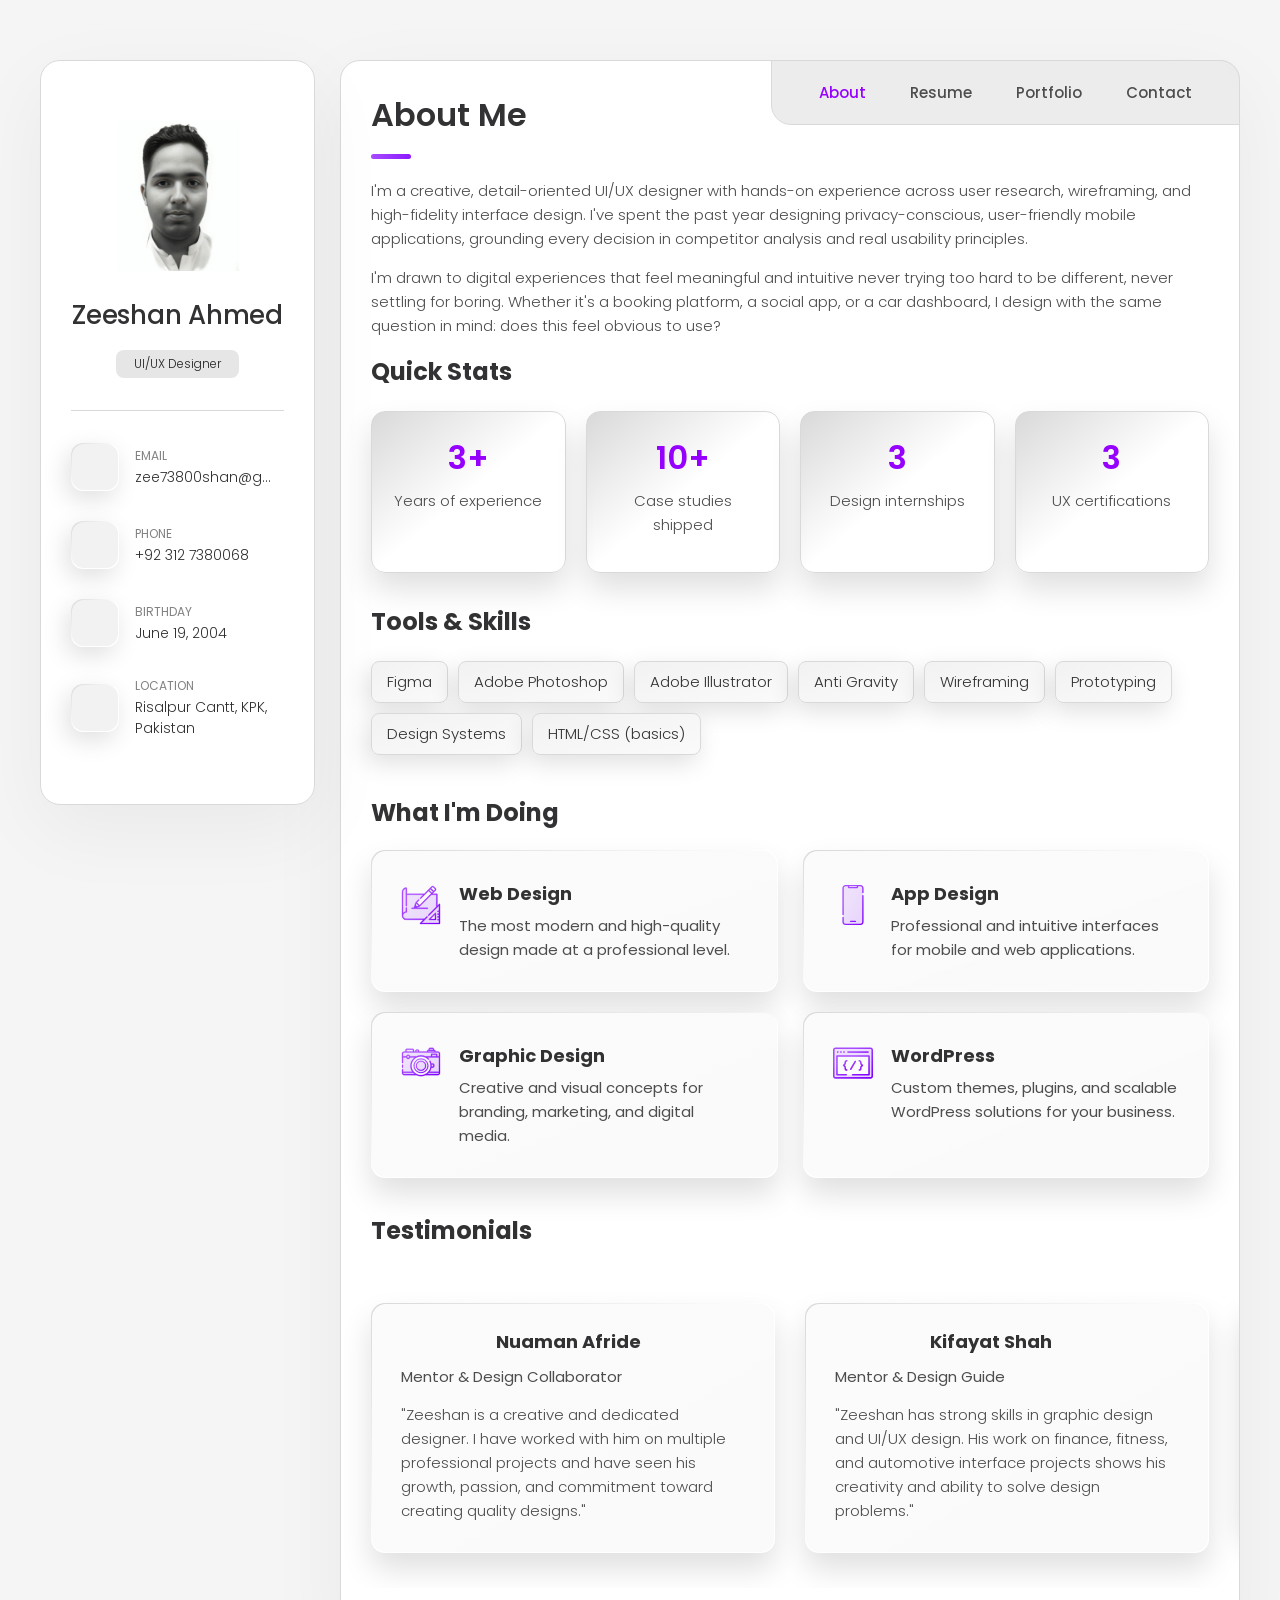
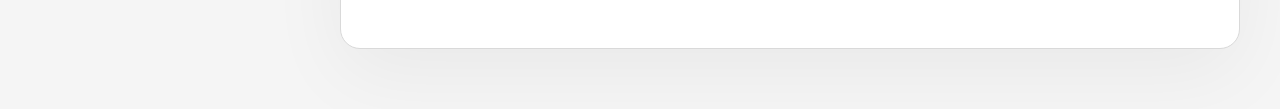
==== index.html @ 446bee70 "Add files via upload" ====
<!DOCTYPE html>
<html lang="en">

<head>
  <meta charset="UTF-8">
  <meta http-equiv="X-UA-Compatible" content="IE=edge">
  <meta name="viewport" content="width=device-width, initial-scale=1.0">
  <title>Zeeshan Ahmed - UI/UX Designer</title>

  <!--
    - favicon
  -->
  <link rel="shortcut icon" href="./assets/images/logo.svg" type="image/svg+xml">

  <!--
    - custom css link
  -->
  <link rel="stylesheet" href="./assets/css/style.css">

  <!--
    - google font link
  -->
  <link rel="preconnect" href="https://fonts.googleapis.com">
  <link rel="preconnect" href="https://fonts.gstatic.com" crossorigin>
  <link href="https://fonts.googleapis.com/css2?family=Poppins:wght@300;400;500;600&display=swap" rel="stylesheet">
  

</head>

<body>

  <!--
    - #MAIN
  -->

  <main>

    <!--
      - #SIDEBAR
    -->

    <aside class="sidebar" data-sidebar>

      <div class="sidebar-info">

        <figure class="avatar-box">
          <img src="./assets/images/profile%20image.webp" alt="Zeeshan" width="80">
        </figure>

        <div class="info-content">
          <h1 class="name" title="Zeeshan Ahmed">Zeeshan Ahmed</h1>

          <p class="title">UI/UX Designer</p>
        </div>

        <button class="info_more-btn" data-sidebar-btn>
          <span>Show Contacts</span>

          <ion-icon name="chevron-down"></ion-icon>
        </button>

      </div>

      <div class="sidebar-info_more">

        <div class="separator"></div>

        <ul class="contacts-list">

          <li class="contact-item">

            <div class="icon-box">
              <ion-icon name="mail-outline"></ion-icon>
            </div>

            <div class="contact-info">
              <p class="contact-title">Email</p>

              <a href="mailto:zee73800shan@gmail.com" class="contact-link">zee73800shan@gmail.com</a>
            </div>

          </li>

          <li class="contact-item">

            <div class="icon-box">
              <ion-icon name="phone-portrait-outline"></ion-icon>
            </div>

            <div class="contact-info">
              <p class="contact-title">Phone</p>

              <a href="tel:+923127380068" class="contact-link">+92 312 7380068</a>
            </div>

          </li>

          <li class="contact-item">

            <div class="icon-box">
              <ion-icon name="calendar-outline"></ion-icon>
            </div>

            <div class="contact-info">
              <p class="contact-title">Birthday</p>

              <time datetime="2004-06-19">June 19, 2004</time>
            </div>

          </li>

          <li class="contact-item">

            <div class="icon-box">
              <ion-icon name="location-outline"></ion-icon>
            </div>

            <div class="contact-info">
              <p class="contact-title">Location</p>

              <address>Risalpur Cantt, KPK, Pakistan</address>
            </div>

          </li>

        </ul>

        <div class="separator"></div>

        <ul class="social-list">

          <li class="social-item">
            <a href="https://wa.me/923127380068" target="_blank" class="social-link">
              <ion-icon name="logo-whatsapp"></ion-icon>
            </a>
          </li>

          <li class="social-item">
            <a href="mailto:zee73800shan@gmail.com" class="social-link">
              <ion-icon name="mail-outline"></ion-icon>
            </a>
          </li>

          <li class="social-item">
            <a href="https://www.linkedin.com/in/zeeshan-ahmed-0a22a9374/" target="_blank" class="social-link">
              <ion-icon name="logo-linkedin"></ion-icon>
            </a>
          </li>

        </ul>

      </div>

    </aside>





    <!--
      - #main-content
    -->

    <div class="main-content">

      <!--
        - #NAVBAR
      -->

      <nav class="navbar">

        <ul class="navbar-list">

          <li class="navbar-item">
            <button class="navbar-link  active" data-nav-link>About</button>
          </li>

          <li class="navbar-item">
            <button class="navbar-link" data-nav-link>Resume</button>
          </li>

          <li class="navbar-item">
            <button class="navbar-link" data-nav-link>Portfolio</button>
          </li>

          <li class="navbar-item">
            <button class="navbar-link" data-nav-link>Contact</button>
          </li>

        </ul>

      </nav>





      <!--
        - #ABOUT
      -->

      <article class="about  active" data-page="about">

        <header>
          <h2 class="h2 article-title">About me</h2>
        </header>

        <section class="about-text">
          <p>
            I'm a creative, detail-oriented UI/UX designer with hands-on experience across user research, wireframing, and high-fidelity interface design. I've spent the past year designing privacy-conscious, user-friendly mobile applications, grounding every decision in competitor analysis and real usability principles.
          </p>

          <p>
            I'm drawn to digital experiences that feel meaningful and intuitive never trying too hard to be different, never settling for boring. Whether it's a booking platform, a social app, or a car dashboard, I design with the same question in mind: does this feel obvious to use?
          </p>

          <h3 class="h3 service-title">Quick Stats</h3>
          <ul class="quick-stats-list">
            <li class="quick-stats-item">
              <h4 class="h4 stat-number">3+</h4>
              <p class="stat-text">Years of experience</p>
            </li>
            <li class="quick-stats-item">
              <h4 class="h4 stat-number">10+</h4>
              <p class="stat-text">Case studies shipped</p>
            </li>
            <li class="quick-stats-item">
              <h4 class="h4 stat-number">3</h4>
              <p class="stat-text">Design internships</p>
            </li>
            <li class="quick-stats-item">
              <h4 class="h4 stat-number">3</h4>
              <p class="stat-text">UX certifications</p>
            </li>
          </ul>

          <h3 class="h3 service-title">Tools &amp; Skills</h3>
          <ul class="tools-skills-list">
            <li class="tool-item">Figma</li>
            <li class="tool-item">Adobe Photoshop</li>
            <li class="tool-item">Adobe Illustrator</li>
            <li class="tool-item">Anti Gravity</li>
            <li class="tool-item">Wireframing</li>
            <li class="tool-item">Prototyping</li>
            <li class="tool-item">Design Systems</li>
            <li class="tool-item">HTML/CSS (basics)</li>
          </ul>
        </section>


        <!--
          - service
        -->

        <section class="service">

          <h3 class="h3 service-title">What i'm doing</h3>

          <ul class="service-list">

            <li class="service-item">

              <div class="service-icon-box">
                <img src="./assets/images/icon-design.svg" alt="design icon" width="40">
              </div>

              <div class="service-content-box">
                <h4 class="h4 service-item-title">Web design</h4>

                <p class="service-item-text">
                  The most modern and high-quality design made at a professional level.
                </p>
              </div>

            </li>

            <li class="service-item">

              <div class="service-icon-box">
                <img src="./assets/images/icon-app.svg" alt="mobile app icon" width="40">
              </div>

              <div class="service-content-box">
                <h4 class="h4 service-item-title">App design</h4>

                <p class="service-item-text">
                  Professional and intuitive interfaces for mobile and web applications.
                </p>
              </div>

            </li>



            <li class="service-item">

              <div class="service-icon-box">
                <img src="./assets/images/icon-photo.svg" alt="graphic design icon" width="40">
              </div>

              <div class="service-content-box">
                <h4 class="h4 service-item-title">Graphic design</h4>

                <p class="service-item-text">
                  Creative and visual concepts for branding, marketing, and digital media.
                </p>
              </div>

            </li>

            <li class="service-item">

              <div class="service-icon-box">
                <img src="./assets/images/icon-dev.svg" alt="wordpress icon" width="40">
              </div>

              <div class="service-content-box">
                <h4 class="h4 service-item-title">WordPress</h4>

                <p class="service-item-text">
                  Custom themes, plugins, and scalable WordPress solutions for your business.
                </p>
              </div>

            </li>

          </ul>

        </section>


        <!--
          - testimonials
        -->

        <section class="testimonials">

          <h3 class="h3 testimonials-title">Testimonials</h3>

          <ul class="testimonials-list has-scrollbar">

            <li class="testimonials-item">
              <div class="content-card" data-testimonials-item>

                <h4 class="h4 testimonials-item-title" data-testimonials-title>Nuaman Afride</h4>
                <p style="color: var(--light-gray); font-size: var(--fs-7); margin-bottom: 15px;">Mentor & Design Collaborator</p>

                <div class="testimonials-text" data-testimonials-text>
                  <p>
                    "Zeeshan is a creative and dedicated designer. I have worked with him on multiple professional projects and have seen his growth, passion, and commitment toward creating quality designs."
                  </p>
                </div>

              </div>
            </li>

            <li class="testimonials-item">
              <div class="content-card" data-testimonials-item>

                <h4 class="h4 testimonials-item-title" data-testimonials-title>Kifayat Shah</h4>
                <p style="color: var(--light-gray); font-size: var(--fs-7); margin-bottom: 15px;">Mentor & Design Guide</p>

                <div class="testimonials-text" data-testimonials-text>
                  <p>
                    "Zeeshan has strong skills in graphic design and UI/UX design. His work on finance, fitness, and automotive interface projects shows his creativity and ability to solve design problems."
                  </p>
                </div>

              </div>
            </li>

            <li class="testimonials-item">
              <div class="content-card" data-testimonials-item>

                <h4 class="h4 testimonials-item-title" data-testimonials-title>Muhammad Owais</h4>
                <p style="color: var(--light-gray); font-size: var(--fs-7); margin-bottom: 15px;">MERN Stack Developer at Solcore</p>

                <div class="testimonials-text" data-testimonials-text>
                  <p>
                    "Working with Zeeshan on the Anzoor Gallery project was a great experience. His UI/UX skills and attention to detail helped create a better product experience."
                  </p>
                </div>

              </div>
            </li>

            <li class="testimonials-item">
              <div class="content-card" data-testimonials-item>

                <h4 class="h4 testimonials-item-title" data-testimonials-title>Anees Alam</h4>
                <p style="color: var(--light-gray); font-size: var(--fs-7); margin-bottom: 15px;">Front End Developer</p>

                <div class="testimonials-text" data-testimonials-text>
                  <p>
                    "Zeeshan has a strong understanding of modern design principles. His redesign work on the Zameen.com landing page showed his creativity and focus on user experience."
                  </p>
                </div>

              </div>
            </li>

          </ul>

        </section>


        <!--
          - testimonials modal
        -->

        <div class="modal-container" data-modal-container>

          <div class="overlay" data-overlay></div>

          <section class="testimonials-modal">

            <button class="modal-close-btn" data-modal-close-btn>
              <ion-icon name="close-outline"></ion-icon>
            </button>

            <div class="modal-img-wrapper">
              <figure class="modal-avatar-box">
                <img src="./assets/images/avatar-1.png" alt="Daniel lewis" width="80" data-modal-img>
              </figure>

              <img src="./assets/images/icon-quote.svg" alt="quote icon">
            </div>

            <div class="modal-content">

              <h4 class="h3 modal-title" data-modal-title>Daniel lewis</h4>

              <time datetime="2021-06-14">14 June, 2021</time>

              <div data-modal-text>
                <p>
                  Richard was hired to create a corporate identity. We were very pleased with the work done. She has a
                  lot of experience
                  and is very concerned about the needs of client. Lorem ipsum dolor sit amet, ullamcous cididt
                  consectetur adipiscing
                  elit, seds do et eiusmod tempor incididunt ut laborels dolore magnarels alia.
                </p>
              </div>

            </div>

          </section>

        </div>




      </article>





      <!--
        - #RESUME
      -->

      <article class="resume" data-page="resume">

        <header>
          <h2 class="h2 article-title">Resume</h2>
        </header>

        <section class="timeline">

          <div class="title-wrapper" style="justify-content: space-between; width: 100%;">
            <div style="display: flex; align-items: center; gap: 15px;">
              <div class="icon-box">
                <ion-icon name="book-outline"></ion-icon>
              </div>
              <h3 class="h3">Education</h3>
            </div>
            <a href="./assets/images/zeeshan%20cv.pdf" download="Zeeshan_CV.pdf" class="form-btn" style="width: max-content; padding: 15px 20px; z-index: 1;">
              <ion-icon name="download-outline"></ion-icon>
              <span class="btn-text">Download CV</span>
            </a>
          </div>

          <ol class="timeline-list">

            <li class="timeline-item">

              <h4 class="h4 timeline-item-title">BCS &mdash; Software, Abdul Wali Khan University, Mardan</h4>

              <span>Oct 2022 &mdash; Jun 2026 &middot; GPA 3.07</span>

              <p class="timeline-text">
                Key courses: Fundamental Programming, Web Application Development, OOP, OS, AI, Software Engineering, DLD, Software Project Management, OOAD.
              </p>

            </li>

          </ol>

        </section>

        <section class="timeline">

          <div class="title-wrapper">
            <div class="icon-box">
              <ion-icon name="book-outline"></ion-icon>
            </div>

            <h3 class="h3">Experience</h3>
          </div>

          <ol class="timeline-list">

            <li class="timeline-item">

              <h4 class="h4 timeline-item-title">UI/UX Designer &mdash; Solcore (Remote)</h4>

              <span>Dec 2025 &mdash; Apr 2026</span>

              <p class="timeline-text">
                Designed and improved user interfaces for web and mobile applications. Collaborated with the development team to ensure seamless implementation of design systems and user-centered workflows.
              </p>

            </li>

            <li class="timeline-item">

              <h4 class="h4 timeline-item-title">UX/UI Design Intern &mdash; Developer Hub Co.</h4>

              <span>Oct 2025 &mdash; Nov 2025</span>

              <p class="timeline-text">
                Gained hands-on experience in auto layout, design systems, and mobile-first design strategies. Worked on improving UI consistency, accessibility, and visual hierarchy across ongoing projects.
              </p>

            </li>

            <li class="timeline-item">

              <h4 class="h4 timeline-item-title">UX/UI Design Intern &mdash; Cosmi Code</h4>

              <span>Jul 2025 &mdash; Oct 2025</span>

              <p class="timeline-text">
                Designed user-friendly web and app interfaces in Figma, built wireframes and prototypes, collaborated directly with developers, and improved usability through user-centered design principles.
              </p>

            </li>

            <li class="timeline-item">

              <h4 class="h4 timeline-item-title">Freelance Designer &mdash; Self-employed (WhatsApp clients)</h4>

              <span>2024 &mdash; Present</span>

              <p class="timeline-text">
                Delivered design projects spanning app &amp; web UI, social media posts, logos, packaging design, and thumbnails for direct clients.
              </p>

            </li>

          </ol>

        </section>

        <section class="timeline">

          <div class="title-wrapper">
            <div class="icon-box">
              <ion-icon name="book-outline"></ion-icon>
            </div>

            <h3 class="h3">Certificates</h3>
          </div>

          <ol class="timeline-list">

            <li class="timeline-item">
              <h4 class="h4 timeline-item-title">Foundations of User Experience (UX) Design &mdash; Google</h4>
              <span>2024</span>
            </li>

            <li class="timeline-item">
              <h4 class="h4 timeline-item-title">Graphic Design &amp; Freelancing &mdash; Digiskill</h4>
              <span>2024</span>
            </li>

            <li class="timeline-item">
              <h4 class="h4 timeline-item-title">UI/UX Design Fellowship &mdash; ACM, UET Lahore</h4>
              <span>2025</span>
            </li>

          </ol>

        </section>

        <section class="skill">

          <h3 class="h3 skills-title">My skills</h3>

          <ul class="skills-list content-card">

            <li class="skills-item">
              <div class="title-wrapper">
                <h5 class="h5">Figma</h5>
                <data value="95">95%</data>
              </div>
              <div class="skill-progress-bg">
                <div class="skill-progress-fill" style="width: 95%;"></div>
              </div>
            </li>

            <li class="skills-item">
              <div class="title-wrapper">
                <h5 class="h5">Adobe Photoshop &amp; Adobe Illustrator</h5>
                <data value="95">95%</data>
              </div>
              <div class="skill-progress-bg">
                <div class="skill-progress-fill" style="width: 95%;"></div>
              </div>
            </li>

            <li class="skills-item">
              <div class="title-wrapper">
                <h5 class="h5">Wireframing &amp; Prototyping</h5>
                <data value="90">90%</data>
              </div>
              <div class="skill-progress-bg">
                <div class="skill-progress-fill" style="width: 90%;"></div>
              </div>
            </li>

            <li class="skills-item">
              <div class="title-wrapper">
                <h5 class="h5">HTML/CSS</h5>
                <data value="40">40%</data>
              </div>
              <div class="skill-progress-bg">
                <div class="skill-progress-fill" style="width: 40%;"></div>
              </div>
            </li>

            <li class="skills-item">
              <div class="title-wrapper">
                <h5 class="h5">WordPress</h5>
                <data value="50">50%</data>
              </div>
              <div class="skill-progress-bg">
                <div class="skill-progress-fill" style="width: 50%;"></div>
              </div>
            </li>

          </ul>

        </section>

      </article>





      <!--
        - #PORTFOLIO
      -->

      <article class="portfolio" data-page="portfolio">

        <header>
          <h2 class="h2 article-title">Portfolio</h2>
        </header>

        <section class="projects">

          <ul class="filter-list">

            <li class="filter-item">
              <button class="active" data-filter-btn>All</button>
            </li>

            <li class="filter-item">
              <button data-filter-btn>Web design</button>
            </li>

            <li class="filter-item">
              <button data-filter-btn>App design</button>
            </li>

            <li class="filter-item">
              <button data-filter-btn>Landing page design</button>
            </li>



          </ul>

          <div class="filter-select-box">

            <button class="filter-select" data-select>

              <div class="select-value" data-selecct-value>Select category</div>

              <div class="select-icon">
                <ion-icon name="chevron-down"></ion-icon>
              </div>

            </button>

            <ul class="select-list">

              <li class="select-item">
                <button data-select-item>All</button>
              </li>

              <li class="select-item">
                <button data-select-item>Web design</button>
              </li>

              <li class="select-item">
                <button data-select-item>App design</button>
              </li>

              <li class="select-item">
                <button data-select-item>Landing page design</button>
              </li>



            </ul>

          </div>

          <ul class="project-list">

            <li class="project-item  active" data-filter-item data-category="landing page design">
              <a href="electric-helper-case-study.html">

                <figure class="project-img">
                  <div class="project-item-icon-box">
                    <ion-icon name="eye-outline"></ion-icon>
                  </div>

                  <img src="./assets/images/cover electric.webp" alt="Electric Helpers Service" loading="lazy">
                </figure>

                <h3 class="project-title">Electric Helpers Service</h3>

                <p class="project-category">Landing page design</p>

              </a>
            </li>

            <li class="project-item  active" data-filter-item data-category="app design">
              <a href="social-connect-case-study.html">

                <figure class="project-img">
                  <div class="project-item-icon-box">
                    <ion-icon name="eye-outline"></ion-icon>
                  </div>

                  <img src="./assets/images/social connect cover.webp" alt="Social Connect" loading="lazy">
                </figure>

                <h3 class="project-title">Social Connect</h3>

                <p class="project-category">App design</p>

              </a>
            </li>

            <li class="project-item  active" data-filter-item data-category="app design">
              <a href="car-screen-case-study.html">

                <figure class="project-img">
                  <div class="project-item-icon-box">
                    <ion-icon name="eye-outline"></ion-icon>
                  </div>

                  <img src="./assets/images/cover car screen.webp" alt="Car Screen Interface" loading="lazy">
                </figure>

                <h3 class="project-title">Police Car Control Panel</h3>

                <p class="project-category">App design</p>

              </a>
            </li>

            <li class="project-item  active" data-filter-item data-category="web design">
              <a href="fast-food-case-study.html">

                <figure class="project-img">
                  <div class="project-item-icon-box">
                    <ion-icon name="eye-outline"></ion-icon>
                  </div>

                  <img src="./assets/images/cover fast food.webp" alt="Fast Food Website" loading="lazy">
                </figure>

                <h3 class="project-title">Fast Food Website</h3>

                <p class="project-category">Web design</p>

              </a>
            </li>

            <li class="project-item  active" data-filter-item data-category="web design">
              <a href="docwise-case-study.html">

                <figure class="project-img">
                  <div class="project-item-icon-box">
                    <ion-icon name="eye-outline"></ion-icon>
                  </div>

                  <img src="./assets/images/cover docwise.webp" alt="DOCWISE AI Smart Document Summarizer" loading="lazy">
                </figure>

                <h3 class="project-title">DOCWISE AI</h3>

                <p class="project-category">Web design</p>

              </a>
            </li>

            <li class="project-item  active" data-filter-item data-category="web design">
              <a href="anzoor-gallery-case-study.html">

                <figure class="project-img">
                  <div class="project-item-icon-box">
                    <ion-icon name="eye-outline"></ion-icon>
                  </div>

                  <img src="./assets/images/cover anzoor gallery.webp" alt="Anzoor Gallery Website" loading="lazy">
                </figure>

                <h3 class="project-title">Anzoor Gallery Website</h3>

                <p class="project-category">Web design</p>

              </a>
            </li>

            <li class="project-item  active" data-filter-item data-category="app design">
              <a href="fitness-tracker-case-study.html">

                <figure class="project-img">
                  <div class="project-item-icon-box">
                    <ion-icon name="eye-outline"></ion-icon>
                  </div>

                  <img src="./assets/images/fitness cover.webp" alt="Fitness Tracker App" loading="lazy">
                </figure>

                <h3 class="project-title">Fitness Tracker App</h3>

                <p class="project-category">App design</p>

              </a>
            </li>

            <li class="project-item  active" data-filter-item data-category="app design">
              <a href="finance-tracker-case-study.html">

                <figure class="project-img">
                  <div class="project-item-icon-box">
                    <ion-icon name="eye-outline"></ion-icon>
                  </div>

                  <img src="./assets/images/cover finance.webp" alt="Finance Tracker App" loading="lazy">
                </figure>

                <h3 class="project-title">Finance Tracker App</h3>

                <p class="project-category">App design</p>

              </a>
            </li>

            <li class="project-item  active" data-filter-item data-category="landing page design">
              <a href="zameen-case-study.html">

                <figure class="project-img">
                  <div class="project-item-icon-box">
                    <ion-icon name="eye-outline"></ion-icon>
                  </div>

                  <img src="./assets/images/cover zameen.webp" alt="Zameen Landing Page Redesign" loading="lazy">
                </figure>

                <h3 class="project-title">Zameen Redesign</h3>

                <p class="project-category">Landing page design</p>

              </a>
            </li>

          </ul>

        </section>

      </article>




      <!--
        - #CONTACT
      -->

      <article class="contact" data-page="contact">

        <header>
          <h2 class="h2 article-title">Contact</h2>
        </header>

        <section class="mapbox" data-mapbox>
          <figure>
            <iframe
              src="https://maps.google.com/maps?q=Risalpur%20Cantt&t=&z=13&ie=UTF8&iwloc=&output=embed"
              width="400" height="300" loading="lazy"></iframe>
          </figure>
        </section>

        <section class="contact-form">

          <h3 class="h3 form-title">Contact Form</h3>

          <form id="contact-form" class="form" data-form>
            <div class="input-wrapper">
              <div class="input-group">
                <input type="text" name="from_name" class="form-input" placeholder="Full name" required data-form-input>
              </div>
              <div class="input-group">
                <input type="email" name="reply_to" class="form-input" placeholder="Email address" required data-form-input>
              </div>
            </div>

            <div class="input-group">
              <input type="text" name="subject" class="form-input" placeholder="Subject" required data-form-input>
            </div>

            <textarea name="message" class="form-input" placeholder="Your Message" required data-form-input rows="5"></textarea>

            <button type="submit" class="form-btn" data-form-btn id="submit-btn">
              <span class="btn-text">Send Message</span>
              <span class="loader hidden"></span>
              <ion-icon name="paper-plane"></ion-icon>
            </button>

            <div id="status-message" class="status-message hidden"></div>
          </form>

        </section>

      </article>

    </div>

  </main>

  <!--
    - custom js link
  -->
  <script src="./assets/js/script.js"></script>

  <!--
    - ionicon link
  -->
  <script type="module" src="https://unpkg.com/ionicons@5.5.2/dist/ionicons/ionicons.esm.js"></script>
  <script nomodule src="https://unpkg.com/ionicons@5.5.2/dist/ionicons/ionicons.js"></script>

</body>

</html>
---- assets/css/style.css ----
/*-----------------------------------*\
  #style.css
\*-----------------------------------*/


/**
 * copyright 2022 @codewithsadee
 */





/*-----------------------------------*\
  #CUSTOM PROPERTY
\*-----------------------------------*/

:root {

  /**
   * colors
   */

  /* gradient */

  --bg-gradient-onyx: linear-gradient(
    to bottom right, 
    hsl(0, 0%, 95%) 3%, 
    hsl(0, 0%, 98%) 97%
  );
  --bg-gradient-jet: linear-gradient(
    to bottom right, 
    hsla(0, 0%, 100%, 0.251) 0%, 
    hsla(0, 0%, 98%, 0) 100%
  ), hsl(0, 0%, 98%);
  --bg-gradient-yellow-1: linear-gradient(
    to bottom right, 
    hsl(270, 100%, 65%) 0%, 
    hsla(270, 100%, 60%, 0) 50%
  );
  --bg-gradient-yellow-2: linear-gradient(
    135deg, 
    hsla(270, 100%, 65%, 0.251) 0%, 
    hsla(270, 100%, 60%, 0) 59.86%
  ), hsl(0, 0%, 98%);
  --border-gradient-onyx: linear-gradient(
    to bottom right, 
    hsl(0, 0%, 85%) 0%, 
    hsla(0, 0%, 85%, 0) 50%
  );
  --text-gradient-yellow: linear-gradient(
    to right, 
    hsl(270, 100%, 65%), 
    hsl(270, 100%, 55%)
  );

  /* solid */

  --jet: hsl(0, 0%, 85%);
  --onyx: hsl(0, 0%, 90%);
  --eerie-black-1: hsl(0, 0%, 95%);
  --eerie-black-2: hsl(0, 0%, 100%);
  --smoky-black: hsl(0, 0%, 96%);
  --white-1: hsl(240, 2%, 13%);
  --white-2: hsl(240, 2%, 20%);
  --orange-yellow-crayola: hsl(275, 100%, 50%);
  --vegas-gold: hsl(275, 60%, 40%);
  --light-gray: hsl(0, 0%, 30%);
  --light-gray-70: hsla(0, 0%, 30%, 0.7);
  --bittersweet-shimmer: hsl(0, 43%, 51%);

  /**
   * typography
   */

  /* font-family */
  --ff-poppins: 'Poppins', sans-serif;

  /* font-size */
  --fs-1: 24px;
  --fs-2: 18px;
  --fs-3: 17px;
  --fs-4: 16px;
  --fs-5: 15px;
  --fs-6: 14px;
  --fs-7: 13px;
  --fs-8: 11px;

  /* font-weight */
  --fw-300: 300;
  --fw-400: 400;
  --fw-500: 500;
  --fw-600: 600;

  /**
   * shadow
   */
  
  --shadow-1: -4px 8px 24px hsla(0, 0%, 0%, 0.05);
  --shadow-2: 0 16px 30px hsla(0, 0%, 0%, 0.05);
  --shadow-3: 0 16px 40px hsla(0, 0%, 0%, 0.05);
  --shadow-4: 0 25px 50px hsla(0, 0%, 0%, 0.03);
  --shadow-5: 0 24px 80px hsla(0, 0%, 0%, 0.05);

  /**
   * transition
   */

  --transition-1: 0.25s ease;
  --transition-2: 0.5s ease-in-out;

}





/*-----------------------------------*\
  #RESET
\*-----------------------------------*/

*, *::before, *::after {
  margin: 0;
  padding: 0;
  box-sizing: border-box;
}

a { text-decoration: none; }

li { list-style: none; }

img, ion-icon, a, button, time, span { display: block; }

button {
  font: inherit;
  background: none;
  border: none;
  text-align: left;
  cursor: pointer;
}

input, textarea {
  display: block;
  width: 100%;
  background: none;
  font: inherit;
}

::selection {
  background: var(--orange-yellow-crayola);
  color: var(--smoky-black);
}

:focus { outline-color: var(--orange-yellow-crayola); }

html { font-family: var(--ff-poppins); }

body { background: var(--smoky-black); }





/*-----------------------------------*\
  #REUSED STYLE
\*-----------------------------------*/

.sidebar,
article {
  background: var(--eerie-black-2);
  border: 1px solid var(--jet);
  border-radius: 20px;
  padding: 15px;
  box-shadow: var(--shadow-1);
  z-index: 1;
}

.separator {
  width: 100%;
  height: 1px;
  background: var(--jet);
  margin: 16px 0;
}

.icon-box {
  position: relative;
  background: var(--border-gradient-onyx);
  width: 30px;
  height: 30px;
  border-radius: 8px;
  display: flex;
  justify-content: center;
  align-items: center;
  font-size: 16px;
  color: var(--orange-yellow-crayola);
  box-shadow: var(--shadow-1);
  z-index: 1;
}

.icon-box::before {
  content: "";
  position: absolute;
  inset: 1px;
  background: var(--eerie-black-1);
  border-radius: inherit;
  z-index: -1;
}

.icon-box ion-icon { --ionicon-stroke-width: 35px; }

article { display: none; }

article.active {
  display: block;
  animation: fade 0.5s ease backwards;
}

@keyframes fade {
  0% { opacity: 0; }
  100% { opacity: 1; }
}

.h2,
.h3,
.h4,
.h5 {
  color: var(--white-2);
  text-transform: capitalize;
}

.h2 { font-size: var(--fs-1); }

.h3 { font-size: var(--fs-2); }

.h4 { font-size: var(--fs-4); }

.h5 {
  font-size: var(--fs-7);
  font-weight: var(--fw-500);
}

.article-title {
  position: relative;
  padding-bottom: 7px;
}

.article-title::after {
  content: "";
  position: absolute;
  bottom: 0;
  left: 0;
  width: 30px;
  height: 3px;
  background: var(--text-gradient-yellow);
  border-radius: 3px;
}

.has-scrollbar::-webkit-scrollbar {
  width: 5px; /* for vertical scrollbar */
  height: 5px; /* for horizontal scrollbar */
}

.has-scrollbar::-webkit-scrollbar-track {
  background: var(--onyx);
  border-radius: 5px;
}

.has-scrollbar::-webkit-scrollbar-thumb {
  background: var(--orange-yellow-crayola);
  border-radius: 5px;
}

.has-scrollbar::-webkit-scrollbar-button { width: 20px; }

.content-card {
  position: relative;
  background: var(--border-gradient-onyx);
  padding: 15px;
  padding-top: 45px;
  border-radius: 14px;
  box-shadow: var(--shadow-2);
  cursor: pointer;
  z-index: 1;
}

.content-card::before {
  content: "";
  position: absolute;
  inset: 1px;
  background: var(--bg-gradient-jet);
  border-radius: inherit;
  z-index: -1;
}





/*-----------------------------------*\
  #MAIN
\*-----------------------------------*/

main {
  margin: 15px 12px;
  margin-bottom: 75px;
  min-width: 259px;
}





/*-----------------------------------*\
  #SIDEBAR
\*-----------------------------------*/

.sidebar {
  margin-bottom: 15px;
  max-height: 112px;
  overflow: hidden;
  transition: var(--transition-2);
}

.sidebar.active { max-height: 405px; }

.sidebar-info {
  position: relative;
  display: flex;
  justify-content: flex-start;
  align-items: center;
  gap: 15px;
}

.avatar-box {
  background: var(--bg-gradient-onyx);
  border-radius: 20px;
}

.info-content .name {
  color: var(--white-2);
  font-size: var(--fs-3);
  font-weight: var(--fw-500);
  letter-spacing: -0.25px;
  margin-bottom: 10px;
}

.info-content .title {
  color: var(--white-1);
  background: var(--onyx);
  font-size: var(--fs-8);
  font-weight: var(--fw-300);
  width: max-content;
  padding: 3px 12px;
  border-radius: 8px;
}

.info_more-btn {
  position: absolute;
  top: -15px;
  right: -15px;
  border-radius: 0 15px;
  font-size: 13px;
  color: var(--orange-yellow-crayola);
  background: var(--border-gradient-onyx);
  padding: 10px;
  box-shadow: var(--shadow-2);
  transition: var(--transition-1);
  z-index: 1;
}

.info_more-btn::before {
  content: "";
  position: absolute;
  inset: 1px;
  border-radius: inherit;
  background: var(--bg-gradient-jet);
  transition: var(--transition-1);
  z-index: -1;
}

.info_more-btn:hover,
.info_more-btn:focus { background: var(--bg-gradient-yellow-1); }

.info_more-btn:hover::before,
.info_more-btn:focus::before { background: var(--bg-gradient-yellow-2); }

.info_more-btn span { display: none; }

.sidebar-info_more {
  opacity: 0;
  visibility: hidden;
  transition: var(--transition-2);
}

.sidebar.active .sidebar-info_more {
  opacity: 1;
  visibility: visible;
}

.contacts-list {
  display: grid;
  grid-template-columns: 1fr;
  gap: 16px;
}

.contact-item {
  min-width: 100%;
  display: flex;
  align-items: center;
  gap: 16px;
}

.contact-info {
  max-width: calc(100% - 46px);
  width: calc(100% - 46px);
}

.contact-title {
  color: var(--light-gray-70);
  font-size: var(--fs-8);
  text-transform: uppercase;
  margin-bottom: 2px;
}

.contact-info :is(.contact-link, time, address) {
  color: var(--white-2);
  font-size: var(--fs-7);
}

.contact-info address { font-style: normal; }

.social-list {
  display: flex;
  justify-content: flex-start;
  align-items: center;
  gap: 15px;
  padding-bottom: 4px;
  padding-left: 7px;
}

.social-item .social-link {
  color: var(--light-gray-70);
  font-size: 18px;
}


.social-item .social-link:hover { color: var(--light-gray); }





/*-----------------------------------*\
  #NAVBAR
\*-----------------------------------*/

.navbar {
  position: fixed;
  bottom: 0;
  left: 0;
  width: 100%;
  background: hsla(0, 0%, 90%, 0.75);
  backdrop-filter: blur(10px);
  border: 1px solid var(--jet);
  border-radius: 12px 12px 0 0;
  box-shadow: var(--shadow-2);
  z-index: 5;
}

.navbar-list {
  display: flex;
  flex-wrap: wrap;
  justify-content: center;
  align-items: center;
  padding: 0 10px;
}

.navbar-link {
  color: var(--light-gray);
  font-size: var(--fs-8);
  padding: 20px 7px;
  transition: color var(--transition-1);
}

.navbar-link:hover,
.navbar-link:focus { color: var(--light-gray-70); }

.navbar-link.active { color: var(--orange-yellow-crayola); }





/*-----------------------------------*\
  #ABOUT
\*-----------------------------------*/

.about .article-title { margin-bottom: 15px; }

.about-text {
  color: var(--light-gray);
  font-size: var(--fs-6);
  font-weight: var(--fw-300);
  line-height: 1.6;
}

.about-text p { margin-bottom: 15px; }

/* Quick Stats */
.quick-stats-list {
  display: grid;
  grid-template-columns: repeat(auto-fit, minmax(130px, 1fr));
  gap: 20px;
  margin-bottom: 30px;
}
.quick-stats-item {
  background: var(--border-gradient-onyx);
  padding: 20px;
  border-radius: 14px;
  box-shadow: var(--shadow-2);
  text-align: center;
  border: 1px solid var(--jet);
}
.stat-number {
  color: var(--orange-yellow-crayola);
  font-size: var(--fs-1);
  font-weight: var(--fw-600);
  margin-bottom: 5px;
}
.stat-text {
  color: var(--light-gray);
  font-size: var(--fs-6);
}

/* Tools & Skills Chips */
.tools-skills-list {
  display: flex;
  flex-wrap: wrap;
  gap: 10px;
  margin-bottom: 30px;
}
.tool-item {
  background: var(--bg-gradient-onyx);
  color: var(--white-2);
  padding: 8px 15px;
  border-radius: 8px;
  font-size: var(--fs-6);
  box-shadow: var(--shadow-1);
  border: 1px solid var(--jet);
}



/**
 * #service 
 */

.service { margin-bottom: 35px; }

.service-title { margin-bottom: 20px; }

.service-list {
  display: grid;
  grid-template-columns: 1fr;
  gap: 20px;
}

.service-item {
  position: relative;
  background: var(--border-gradient-onyx);
  padding: 20px;
  border-radius: 14px;
  box-shadow: var(--shadow-2);
  z-index: 1;
}

.service-item::before {
  content: "";
  position: absolute;
  inset: 1px;
  background: var(--bg-gradient-jet);
  border-radius: inherit;
  z-index: -1;
}

.service-icon-box { margin-bottom: 10px; }

.service-icon-box img { margin: auto; }

.service-content-box { text-align: center; }

.service-item-title { margin-bottom: 7px; }

.service-item-text {
  color: var(--light-gray);
  font-size: var(--fs-6);
  font-weight: var(--fw-3);
  line-height: 1.6;
}


/**
 * #testimonials 
 */

.testimonials { margin-bottom: 30px; }

.testimonials-title { margin-bottom: 20px; }

.testimonials-list {
  display: flex;
  justify-content: flex-start;
  align-items: flex-start;
  gap: 15px;
  margin: 0 -15px;
  padding: 25px 15px;
  padding-bottom: 35px;
  overflow-x: auto;
  scroll-behavior: smooth;
  overscroll-behavior-inline: contain;
  scroll-snap-type: inline mandatory;
}

.testimonials-item {
  min-width: 100%;
  scroll-snap-align: center;
}

.testimonials-avatar-box {
  position: absolute;
  top: 0;
  left: 0;
  transform: translate(15px, -25px);
  background: var(--bg-gradient-onyx);
  border-radius: 14px;
  box-shadow: var(--shadow-1);
}

.testimonials-item-title { margin-bottom: 7px; }
.testimonials-text {
  color: var(--light-gray);
  font-size: var(--fs-6);
  font-weight: var(--fw-300);
  line-height: 1.6;
}


/**
 * #testimonials-modal
 */

.modal-container {
  position: fixed;
  top: 0;
  left: 0;
  width: 100%;
  height: 100%;
  display: flex;
  justify-content: center;
  align-items: center;
  overflow-y: auto;
  overscroll-behavior: contain;
  z-index: 20;
  pointer-events: none;
  visibility: hidden;
}

.modal-container::-webkit-scrollbar { display: none; }

.modal-container.active {
  pointer-events: all;
  visibility: visible;
}

.overlay {
  position: fixed;
  top: 0;
  left: 0;
  width: 100%;
  height: 100vh;
  background: hsl(0, 0%, 95%);
  opacity: 0;
  visibility: hidden;
  pointer-events: none;
  z-index: 1;
  transition: var(--transition-1);
}

.overlay.active {
  opacity: 0.8;
  visibility: visible;
  pointer-events: all;
}

.testimonials-modal {
  background: var(--eerie-black-2);
  position: relative;
  padding: 15px;
  margin: 15px 12px;
  border: 1px solid var(--jet);
  border-radius: 14px;
  box-shadow: var(--shadow-5);
  transform: scale(1.2);
  opacity: 0;
  transition: var(--transition-1);
  z-index: 2;
}

.modal-container.active .testimonials-modal {
  transform: scale(1);
  opacity: 1;
}

.modal-close-btn {
  position: absolute;
  top: 15px;
  right: 15px;
  background: var(--onyx);
  border-radius: 8px;
  width: 32px;
  height: 32px;
  display: flex;
  justify-content: center;
  align-items: center;
  color: var(--white-2);
  font-size: 18px;
  opacity: 0.7;
}

.modal-close-btn:hover,
.modal-close-btn:focus { opacity: 1; }

.modal-close-btn ion-icon { --ionicon-stroke-width: 50px; }

.modal-avatar-box {
  background: var(--bg-gradient-onyx);
  width: max-content;
  border-radius: 14px;
  margin-bottom: 15px;
  box-shadow: var(--shadow-2);
}

.modal-img-wrapper > img { display: none; }

.modal-title { margin-bottom: 4px; }

.modal-content time {
  font-size: var(--fs-6);
  color: var(--light-gray-70);
  font-weight: var(--fw-300);
  margin-bottom: 10px;
}

.modal-content p {
  color: var(--light-gray);
  font-size: var(--fs-6);
  font-weight: var(--fw-300);
  line-height: 1.6;
}


/**
 * #clients 
 */

.clients { margin-bottom: 15px; }

.clients-list {
  display: flex;
  justify-content: flex-start;
  align-items: flex-start;
  gap: 15px;
  margin: 0 -15px;
  padding: 25px;
  padding-bottom: 25px;
  overflow-x: auto;
  scroll-behavior: smooth;
  overscroll-behavior-inline: contain;
  scroll-snap-type: inline mandatory;
  scroll-padding-inline: 25px;
}

.clients-item {
  min-width: 50%;
  scroll-snap-align: start;
}

.clients-item img {
  width: 100%;
  filter: grayscale(1);
  transition: var(--transition-1);
}

.clients-item img:hover { filter: grayscale(0); }





/*-----------------------------------*\
  #RESUME
\*-----------------------------------*/

.article-title { margin-bottom: 30px; }


/**
 * education and experience 
 */

.timeline { margin-bottom: 30px; }

.timeline .title-wrapper {
  display: flex;
  align-items: center;
  gap: 15px;
  margin-bottom: 25px;
}

.timeline-list {
  font-size: var(--fs-6);
  margin-left: 45px;
}

.timeline-item { position: relative; }

.timeline-item:not(:last-child) { margin-bottom: 20px; }

.timeline-item-title {
  font-size: var(--fs-6);
  line-height: 1.3;
  margin-bottom: 7px;
}

.timeline-list span {
  color: var(--vegas-gold);
  font-weight: var(--fw-400);
  line-height: 1.6;
}

.timeline-item:not(:last-child)::before {
  content: "";
  position: absolute;
  top: -25px;
  left: -30px;
  width: 1px;
  height: calc(100% + 50px);
  background: var(--jet);
}

.timeline-item::after {
  content: "";
  position: absolute;
  top: 5px;
  left: -33px;
  height: 6px;
  width: 6px;
  background: var(--text-gradient-yellow);
  border-radius: 50%;
  box-shadow: 0 0 0 4px var(--jet);
}

.timeline-text {
  color: var(--light-gray);
  font-weight: var(--fw-300);
  line-height: 1.6;
}


/**
 * skills 
 */

.skills-title { margin-bottom: 20px; }

.skills-list { padding: 20px; }


.skills-item:not(:last-child) { margin-bottom: 15px; }

.skill .title-wrapper {
  display: flex;
  align-items: center;
  gap: 5px;
  margin-bottom: 8px;
}

.skill .title-wrapper data {
  color: var(--light-gray);
  font-size: var(--fs-7);
  font-weight: var(--fw-300);
}

.skill-progress-bg {
  background: var(--jet);
  width: 100%;
  height: 8px;
  border-radius: 10px;
}

.skill-progress-fill {
  background: var(--text-gradient-yellow);
  height: 100%;
  border-radius: inherit;
}





/*-----------------------------------*\
  #PORTFOLIO
\*-----------------------------------*/

.filter-list { display: none; }

.filter-select-box {
  position: relative;
  margin-bottom: 25px;
}

.filter-select {
  background: var(--eerie-black-2);
  color: var(--light-gray);
  display: flex;
  justify-content: space-between;
  align-items: center;
  width: 100%;
  padding: 12px 16px;
  border: 1px solid var(--jet);
  border-radius: 14px;
  font-size: var(--fs-6);
  font-weight: var(--fw-300);
}

.filter-select.active .select-icon { transform: rotate(0.5turn); }

.select-list {
  background: var(--eerie-black-2);
  position: absolute;
  top: calc(100% + 6px);
  width: 100%;
  padding: 6px;
  border: 1px solid var(--jet);
  border-radius: 14px;
  z-index: 2;
  opacity: 0;
  visibility: hidden;
  pointer-events: none;
  transition: 0.15s ease-in-out;
}

.filter-select.active + .select-list {
  opacity: 1;
  visibility: visible;
  pointer-events: all;
}

.select-item button {
  background: var(--eerie-black-2);
  color: var(--light-gray);
  font-size: var(--fs-6);
  font-weight: var(--fw-300);
  text-transform: capitalize;
  width: 100%;
  padding: 8px 10px;
  border-radius: 8px;
}

.select-item button:hover { --eerie-black-2: hsl(240, 2%, 20%); }

.project-list {
  display: grid;
  grid-template-columns: 1fr;
  gap: 30px;
  margin-bottom: 10px;
}

.project-item { display: none; }

.project-item.active {
  display: block;
  animation: scaleUp 0.25s ease forwards;
}

@keyframes scaleUp {
  0% { transform: scale(0.5); }
  100% { transform: scale(1); }
}

.project-item > a { width: 100%; }

.project-img {
  position: relative;
  width: 100%;
  height: auto;
  border-radius: 16px;
  overflow: hidden;
  margin-bottom: 15px;
}

.project-img::before {
  content: "";
  position: absolute;
  top: 0;
  left: 0;
  width: 100%;
  height: 100%;
  background: transparent;
  z-index: 1;
  transition: var(--transition-1);
}

.project-item > a:hover .project-img::before { background: hsla(0, 0%, 0%, 0.5); }

.project-item-icon-box {
  --scale: 0.8;

  background: var(--jet);
  color: var(--orange-yellow-crayola);
  position: absolute;
  top: 50%;
  left: 50%;
  transform: translate(-50%, -50%) scale(var(--scale));
  font-size: 20px;
  padding: 18px;
  border-radius: 12px;
  opacity: 0;
  z-index: 1;
  transition: var(--transition-1);
}

.project-item > a:hover .project-item-icon-box {
  --scale: 1;
  opacity: 1;
}

.project-item-icon-box ion-icon { --ionicon-stroke-width: 50px; }

.project-img img {
  width: 100%;
  height: auto;
  object-fit: contain;
  transition: var(--transition-1);
}

.project-item > a:hover img { transform: scale(1.1); }

.project-title,
.project-category { margin-left: 10px; }

.project-title {
  color: var(--white-2);
  font-size: var(--fs-5);
  font-weight: var(--fw-400);
  text-transform: capitalize;
  line-height: 1.3;
}

.project-category {
  color: var(--light-gray-70);
  font-size: var(--fs-6);
  font-weight: var(--fw-300);
}





/*-----------------------------------*\
  #BLOG
\*-----------------------------------*/

.blog-posts { margin-bottom: 10px; }

.blog-posts-list {
  display: grid;
  grid-template-columns: 1fr;
  gap: 20px;
}

.blog-post-item > a {
  position: relative;
  background: var(--border-gradient-onyx);
  height: 100%;
  box-shadow: var(--shadow-4);
  border-radius: 16px;
  z-index: 1;
}

.blog-post-item > a::before {
  content: "";
  position: absolute;
  inset: 1px;
  border-radius: inherit;
  background: var(--eerie-black-1);
  z-index: -1;
}

.blog-banner-box {
  width: 100%;
  height: 200px;
  border-radius: 12px;
  overflow: hidden;
}

.blog-banner-box img {
  width: 100%;
  height: 100%;
  object-fit: cover;
  transition: var(--transition-1);
}

.blog-post-item > a:hover .blog-banner-box img { transform: scale(1.1); }

.blog-content { padding: 15px; }

.blog-meta {
  display: flex;
  justify-content: flex-start;
  align-items: center;
  gap: 7px;
  margin-bottom: 10px;
}

.blog-meta :is(.blog-category, time) {
  color: var(--light-gray-70);
  font-size: var(--fs-6);
  font-weight: var(--fw-300);
}

.blog-meta .dot {
  background: var(--light-gray-70);
  width: 4px;
  height: 4px;
  border-radius: 4px;
}

.blog-item-title {
  margin-bottom: 10px;
  line-height: 1.3;
  transition: var(--transition-1);
}

.blog-post-item > a:hover .blog-item-title { color: var(--orange-yellow-crayola); }

.blog-text {
  color: var(--light-gray);
  font-size: var(--fs-6);
  font-weight: var(--fw-300);
  line-height: 1.6;
}





/*-----------------------------------*\
  #CONTACT
\*-----------------------------------*/

.mapbox {
  position: relative;
  height: 250px;
  width: 100%;
  border-radius: 16px;
  margin-bottom: 30px;
  border: 1px solid var(--jet);
  overflow: hidden;
}

.mapbox figure { height: 100%; }

.mapbox iframe {
  width: 100%;
  height: 100%;
  border: none;
  filter: grayscale(1) invert(1);
}

.contact-form { margin-bottom: 10px; }

.form-title { margin-bottom: 20px; }

.input-wrapper {
  display: grid;
  grid-template-columns: 1fr;
  gap: 25px;
  margin-bottom: 25px;
}

.input-wrapper + .input-group {
  margin-bottom: 25px;
}

.form-input {
  color: var(--white-2);
  font-size: var(--fs-6);
  font-weight: var(--fw-400);
  padding: 13px 20px;
  border: 1px solid var(--jet);
  border-radius: 14px;
  outline: none;
}

.form-input::placeholder { font-weight: var(--fw-500); }

.form-input:focus { border-color: var(--orange-yellow-crayola); }

textarea.form-input {
  min-height: 100px;
  height: 120px;
  max-height: 200px;
  resize: vertical;
  margin-bottom: 25px;
}

textarea.form-input::-webkit-resizer { display: none; }

.form-input:focus:invalid { border-color: var(--bittersweet-shimmer); }

.form-btn {
  position: relative;
  width: 100%;
  background: var(--border-gradient-onyx);
  color: var(--orange-yellow-crayola);
  display: flex;
  justify-content: center;
  align-items: center;
  gap: 10px;
  padding: 13px 20px;
  border-radius: 14px;
  font-size: var(--fs-6);
  text-transform: capitalize;
  box-shadow: var(--shadow-3);
  z-index: 1;
  transition: var(--transition-1);
}

.form-btn::before {
  content: "";
  position: absolute;
  inset: 1px;
  background: var(--bg-gradient-jet);
  border-radius: inherit;
  z-index: -1;
  transition: var(--transition-1);
}

.form-btn ion-icon { font-size: 16px; }

.form-btn:hover { background: var(--bg-gradient-yellow-1); }

.form-btn:hover::before { background: var(--bg-gradient-yellow-2); }

.form-btn:disabled {
  opacity: 0.7;
  cursor: not-allowed;
}

.form-btn:disabled:hover { background: var(--border-gradient-onyx); }

.form-btn:disabled:hover::before { background: var(--bg-gradient-jet); }





/*-----------------------------------*\
  #RESPONSIVE
\*-----------------------------------*/

/**
 * responsive larger than 450px screen
 */

@media (min-width: 450px) {

  /**
   * client
   */

  .clients-item { min-width: calc(33.33% - 10px); }



  /**
   * #PORTFOLIO, BLOG 
   */

  .project-img,
  .blog-banner-box { height: auto; }

}





/**
 * responsive larger than 580px screen
 */

@media (min-width: 580px) {

  /**
   * CUSTOM PROPERTY
   */

  :root {

    /**
     * typography
     */

    --fs-1: 32px;
    --fs-2: 24px;
    --fs-3: 26px;
    --fs-4: 18px;
    --fs-6: 15px;
    --fs-7: 15px;
    --fs-8: 12px;

  }



  /**
   * #REUSED STYLE
   */

  .sidebar, article {
    width: 520px;
    margin-inline: auto;
    padding: 30px;
  }

  .article-title {
    font-weight: var(--fw-600);
    padding-bottom: 15px;
  }

  .article-title::after {
    width: 40px;
    height: 5px;
  }

  .icon-box {
    width: 48px;
    height: 48px;
    border-radius: 12px;
    font-size: 18px;
  }



  /**
   * #MAIN
   */

  main {
    margin-top: 60px;
    margin-bottom: 100px;
  }



  /**
   * #SIDEBAR
   */

  .sidebar {
    max-height: 180px;
    margin-bottom: 30px;
  }

  .sidebar.active { max-height: 584px; }

  .sidebar-info { gap: 25px; }

  .avatar-box { border-radius: 30px; }

  .avatar-box img { width: 120px; }

  .info-content .name { margin-bottom: 15px; }

  .info-content .title { padding: 5px 18px; }

  .info_more-btn {
    top: -30px;
    right: -30px;
    padding: 10px 15px;
  }

  .info_more-btn span {
    display: block;
    font-size: var(--fs-8);
  }

  .info_more-btn ion-icon { display: none; }

  .separator { margin: 32px 0; }

  .contacts-list { gap: 20px; }

  .contact-info {
    max-width: calc(100% - 64px);
    width: calc(100% - 64px);
  }



  /**
   * #NAVBAR
   */

  .navbar { border-radius: 20px 20px 0 0; }

  .navbar-list { gap: 20px; }

  .navbar-link { --fs-8: 14px; }



  /**
   * #ABOUT
   */

  .about .article-title { margin-bottom: 20px; }

  .about-text { margin-bottom: 40px; }

  /* service */

  .service-item {
    display: flex;
    justify-content: flex-start;
    align-items: flex-start;
    gap: 18px;
    padding: 30px;
  }

  .service-icon-box {
    margin-bottom: 0;
    margin-top: 5px;
  }

  .service-content-box { text-align: left; }

  /* testimonials */

  .testimonials-title { margin-bottom: 25px; }

  .testimonials-list {
    gap: 30px;
    margin: 0 -30px;
    padding: 30px;
    padding-bottom: 35px;
  }

  .content-card {
    padding: 30px;
    padding-top: 25px;
  }

  .testimonials-avatar-box {
    transform: translate(30px, -30px);
    border-radius: 20px;
  }

  .testimonials-avatar-box img { width: 80px; }

  .testimonials-item-title {
    margin-bottom: 10px;
    margin-left: 95px;
  }
  .testimonials-text {
    /* Removed line-clamp to show full text */
  }

  /* testimonials modal */

  .modal-container { padding: 20px; }

  .testimonials-modal {
    display: flex;
    justify-content: flex-start;
    align-items: stretch;
    gap: 25px;
    padding: 30px;
    border-radius: 20px;
  }

  .modal-img-wrapper {
    display: flex;
    flex-direction: column;
    align-items: center;
  }

  .modal-avatar-box {
    border-radius: 18px;
    margin-bottom: 0;
  }

  .modal-avatar-box img { width: 65px; }

  .modal-img-wrapper > img {
    display: block;
    flex-grow: 1;
    width: 35px;
  }

  /* clients */

  .clients-list {
    gap: 50px;
    margin: 0 -30px;
    padding: 45px;
    scroll-padding-inline: 45px;
  }

  .clients-item { min-width: calc(33.33% - 35px); }



  /**
   * #RESUME
   */

  .timeline-list { margin-left: 65px; }

  .timeline-item:not(:last-child)::before { left: -40px; }

  .timeline-item::after {
    height: 8px;
    width: 8px;
    left: -43px;
  }

  .skills-item:not(:last-child) { margin-bottom: 25px; }



  /**
   * #PORTFOLIO, BLOG
   */

  .project-img, .blog-banner-box { border-radius: 16px; }

  .blog-posts-list { gap: 30px; }

  .blog-content { padding: 25px; }



  /**
   * #CONTACT
   */

  .mapbox {
    height: 380px;
    border-radius: 18px;
  }

  .input-wrapper {
    gap: 30px;
    margin-bottom: 30px;
  }

  .form-input { padding: 15px 20px; }

  textarea.form-input { margin-bottom: 30px; }

  .form-btn {
    --fs-6: 16px;
    padding: 16px 20px;
  }

  .form-btn ion-icon { font-size: 18px; }

}





/**
 * responsive larger than 768px screen
 */

@media (min-width: 768px) {

  /**
   * REUSED STYLE
   */

  .sidebar, article { width: 700px; }

  .has-scrollbar::-webkit-scrollbar-button { width: 100px; }



  /**
   * SIDEBAR
   */

  .contacts-list {
    grid-template-columns: 1fr 1fr;
    gap: 30px 15px;
  }



  /**
   * NAVBAR
   */

  .navbar-link { --fs-8: 15px; }



  /**
   * ABOUT
   */

  /* testimonials modal */

  .testimonials-modal {
    gap: 35px;
    max-width: 680px;
  }

  .modal-avatar-box img { width: 80px; }



  /**
   * PORTFOLIO
   */

  .article-title { padding-bottom: 20px; }

  .filter-select-box { display: none; }

  .filter-list {
    display: flex;
    justify-content: flex-start;
    align-items: center;
    gap: 25px;
    padding-left: 5px;
    margin-bottom: 30px;
  }

  .filter-item button {
    color: var(--light-gray);
    font-size: var(--fs-5);
    transition: var(--transition-1);
  }

  .filter-item button:hover { color: var(--light-gray-70); }

  .filter-item button.active { color: var(--orange-yellow-crayola); }

  /* portfolio and blog grid */

  .project-list, .blog-posts-list { grid-template-columns: 1fr 1fr; }



  /**
   * CONTACT
   */

  .input-wrapper { grid-template-columns: 1fr 1fr; }

  .form-btn {
    width: max-content;
    margin-left: auto;
  }
  
}





/**
 * responsive larger than 1024px screen
 */

@media (min-width: 1024px) {

  /**
   * CUSTOM PROPERTY
   */

  :root {

    /**
    * shadow
    */

    --shadow-1: -4px 8px 24px hsla(0, 0%, 0%, 0.125);
    --shadow-2: 0 16px 30px hsla(0, 0%, 0%, 0.125);
    --shadow-3: 0 16px 40px hsla(0, 0%, 0%, 0.125);

  }



  /**
   * REUSED STYLE
   */

  .sidebar, article {
    width: 950px;
    box-shadow: var(--shadow-5);
  }



  /**
   * MAIN 
   */

  main { margin-bottom: 60px; }

  .main-content {
    position: relative;
    width: max-content;
    margin: auto;
  }



  /**
   * NAVBAR
   */

  .navbar {
    position: absolute;
    bottom: auto;
    top: 0;
    left: auto;
    right: 0;
    width: max-content;
    border-radius: 0 20px;
    padding: 0 20px;
    box-shadow: none;
  }

  .navbar-list {
    gap: 30px;
    padding: 0 20px;
  }

  .navbar-link { font-weight: var(--fw-500); }



  /**
   * ABOUT
   */

  /* service */

  .service-list {
    grid-template-columns: 1fr 1fr;
    gap: 20px 25px;
  }

  /* testimonials */

  .testimonials-item { min-width: calc(50% - 15px); }

  /* clients */

  .clients-item { min-width: calc(25% - 38px); }



  /**
   * PORTFOLIO
   */

  .project-list { grid-template-columns: repeat(3, 1fr); }



  /**
   * BLOG
   */

  .blog-banner-box { height: 230px; }

}





/**
 * responsive larger than 1250px screen
 */

@media (min-width: 1250px) {

  /**
   * RESET
   */

  body::-webkit-scrollbar { width: 20px; }

  body::-webkit-scrollbar-track { background: var(--smoky-black); }

  body::-webkit-scrollbar-thumb {
    border: 5px solid var(--smoky-black);
    background: hsla(0, 0%, 0%, 0.1);
    border-radius: 20px;
    box-shadow: inset 1px 1px 0 hsla(0, 0%, 100%, 0.11),
                inset -1px -1px 0 hsla(0, 0%, 100%, 0.11);
  }

  body::-webkit-scrollbar-thumb:hover { background: hsla(0, 0%, 0%, 0.15); }

  body::-webkit-scrollbar-button { height: 60px; }



  /**
   * REUSED STYLE
   */

  .sidebar, article { width: auto; }

  article { min-height: 100%; }



  /**
   * MAIN
   */

  main {
    max-width: 1200px;
    margin-inline: auto;
    display: flex;
    justify-content: center;
    align-items: stretch;
    gap: 25px;
  }

  .main-content {
    min-width: 75%;
    width: 75%;
    margin: 0;
  }



  /**
   * SIDEBAR
   */

  .sidebar {
    position: sticky;
    top: 60px;
    max-height: max-content;
    height: 100%;
    margin-bottom: 0;
    padding-top: 60px;
    z-index: 1;
  }

  .sidebar-info { flex-direction: column; }

  .avatar-box img { width: 150px; }

  .info-content .name {
    white-space: nowrap;
    text-align: center;
  }

  .info-content .title { margin: auto; }

  .info_more-btn { display: none; }

  .sidebar-info_more {
    opacity: 1;
    visibility: visible;
  }

  .contacts-list { grid-template-columns: 1fr; }

  .contact-info :is(.contact-link) {
    white-space: nowrap;
    overflow: hidden;
    text-overflow: ellipsis;
  }

  .contact-info :is(.contact-link, time, address) {
    --fs-7: 14px;
    font-weight: var(--fw-300);
  }

  .separator:last-of-type {
    margin: 15px 0;
    opacity: 0;
  }

  .social-list { justify-content: center; }



  /**
	 * RESUME
	 */

  .timeline-text { max-width: 700px; }

}

/*-----------------------------------*\
  #CASE STUDY STYLES
\*-----------------------------------*/

.case-study-content {
  padding: 0 10px;
}

.case-study-hero {
  position: relative;
  width: 100%;
  border-radius: 20px;
  overflow: hidden;
  margin-bottom: 40px;
  box-shadow: var(--shadow-2);
  background: var(--eerie-black-1);
}

.case-study-img {
  width: 100%;
  display: block;
  height: auto;
}

.case-study-hero-overlay {
  position: absolute;
  bottom: 0;
  left: 0;
  width: 100%;
  padding: 60px 30px 30px;
  background: linear-gradient(to top, rgba(0,0,0,0.9) 10%, rgba(0,0,0,0.4) 60%, transparent);
}

.case-study-hero-title {
  color: hsl(0, 0%, 100%);
  font-size: var(--fs-1);
  font-weight: var(--fw-600);
  text-shadow: 2px 2px 4px rgba(0,0,0,0.5);
}

.case-study-section {
  background: var(--border-gradient-onyx);
  padding: 30px;
  border-radius: 14px;
  border: 1px solid var(--jet);
  box-shadow: var(--shadow-1);
  margin-bottom: 30px;
  position: relative;
  z-index: 1;
}

.case-study-section::before {
  content: "";
  position: absolute;
  inset: 1px;
  background: var(--eerie-black-1);
  border-radius: inherit;
  z-index: -1;
}

.case-study-section h3 {
  color: var(--white-2);
  margin-bottom: 20px;
  font-size: var(--fs-3);
  font-weight: var(--fw-600);
  position: relative;
  padding-bottom: 10px;
}

.case-study-section h3::after {
  content: "";
  position: absolute;
  bottom: 0;
  left: 0;
  width: 40px;
  height: 3px;
  background: var(--text-gradient-yellow);
  border-radius: 3px;
}

.case-study-section h4 {
  color: var(--white-2);
  margin-bottom: 10px;
  margin-top: 20px;
  font-size: var(--fs-4);
  font-weight: var(--fw-500);
}

.case-study-text {
  color: var(--light-gray);
  font-size: var(--fs-6);
  line-height: 1.6;
  margin-bottom: 15px;
}
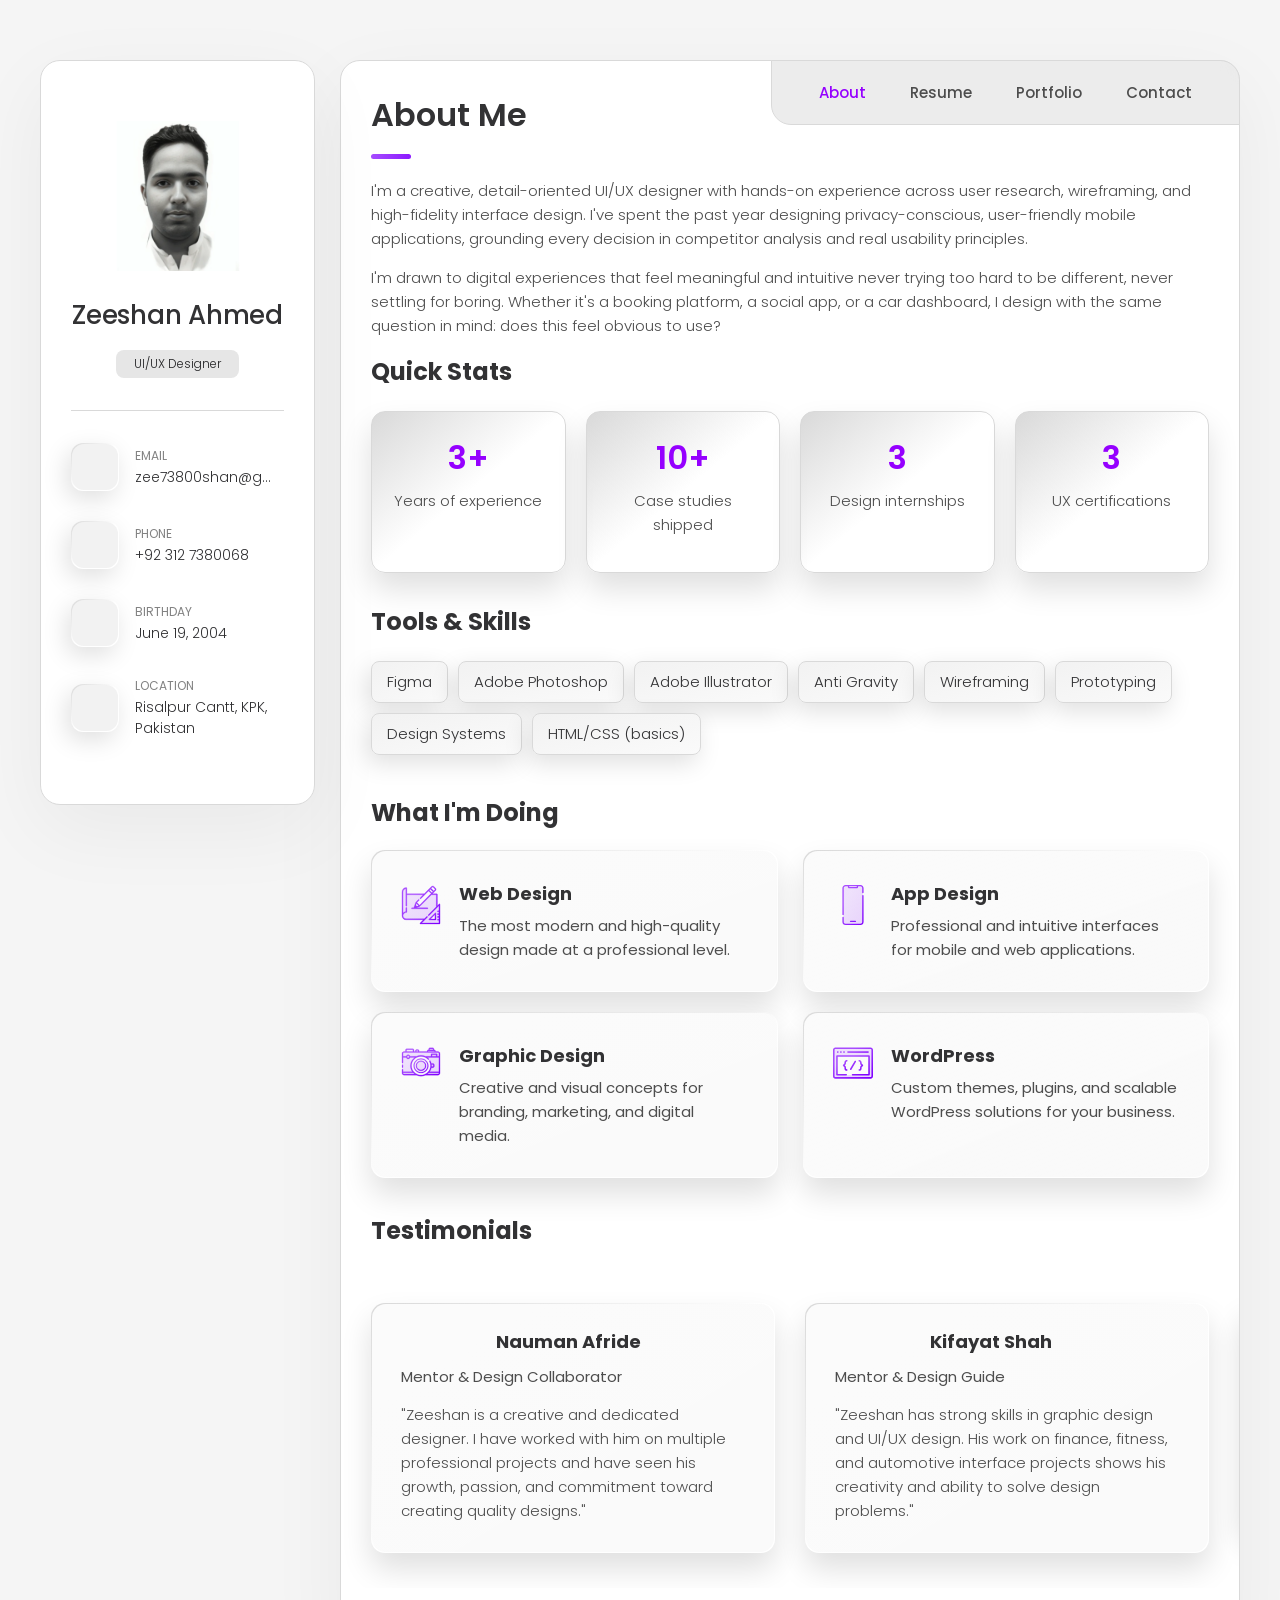
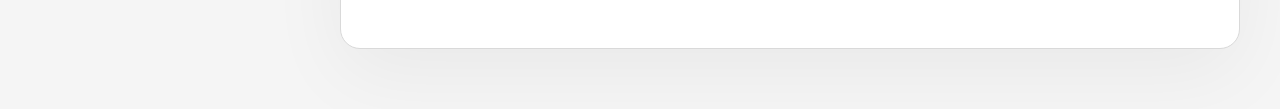
==== commit 22ca49d4: "Add files via upload" ====
--- a/index.html
+++ b/index.html
@@ -5,25 +5,71 @@
   <meta charset="UTF-8">
   <meta http-equiv="X-UA-Compatible" content="IE=edge">
   <meta name="viewport" content="width=device-width, initial-scale=1.0">
-  <title>Zeeshan Ahmed - UI/UX Designer</title>
-
-  <!--
-    - favicon
-  -->
+  <title>Zeeshan Ahmed — UI/UX Designer | Portfolio & Case Studies</title>
+
+  <!-- SEO Meta Tags -->
+  <meta name="description" content="Zeeshan Ahmed is a creative UI/UX Designer from Pakistan with 3+ years of experience in user research, wireframing, prototyping, and high-fidelity interface design. Explore 10+ case studies in app design, web design, and landing pages.">
+  <meta name="keywords" content="Zeeshan Ahmed, UI/UX Designer, UI designer Pakistan, UX designer portfolio, Zeeshan Ahmed portfolio, Zeeshan Ahmed designer, app design, web design, Figma designer, freelance UI designer, Risalpur designer">
+  <meta name="author" content="Zeeshan Ahmed">
+  <meta name="robots" content="index, follow, max-snippet:-1, max-image-preview:large, max-video-preview:-1">
+  <meta name="theme-color" content="#FFC107">
+  <link rel="canonical" href="https://zeeshan-ahmed-uiux.vercel.app/">
+
+  <!-- Open Graph / Facebook -->
+  <meta property="og:type" content="website">
+  <meta property="og:url" content="https://zeeshan-ahmed-uiux.vercel.app/">
+  <meta property="og:title" content="Zeeshan Ahmed — UI/UX Designer | Portfolio & Case Studies">
+  <meta property="og:description" content="Creative UI/UX Designer with 3+ years of experience. Explore 10+ case studies in app design, web design, and landing pages. Based in Pakistan.">
+  <meta property="og:image" content="https://zeeshan-ahmed-uiux.vercel.app/assets/images/profile%20image.webp">
+  <meta property="og:image:alt" content="Zeeshan Ahmed - UI/UX Designer Portfolio">
+  <meta property="og:site_name" content="Zeeshan Ahmed Portfolio">
+  <meta property="og:locale" content="en_US">
+
+  <!-- Twitter Card -->
+  <meta name="twitter:card" content="summary_large_image">
+  <meta name="twitter:title" content="Zeeshan Ahmed — UI/UX Designer | Portfolio & Case Studies">
+  <meta name="twitter:description" content="Creative UI/UX Designer with 3+ years of experience. Explore 10+ case studies in app design, web design, and landing pages.">
+  <meta name="twitter:image" content="https://zeeshan-ahmed-uiux.vercel.app/assets/images/profile%20image.webp">
+  <meta name="twitter:image:alt" content="Zeeshan Ahmed - UI/UX Designer Portfolio">
+
+  <!-- JSON-LD Structured Data -->
+  <script type="application/ld+json">
+  {
+    "@context": "https://schema.org",
+    "@type": "Person",
+    "name": "Zeeshan Ahmed",
+    "jobTitle": "UI/UX Designer",
+    "url": "https://zeeshan-ahmed-uiux.vercel.app/",
+    "image": "https://zeeshan-ahmed-uiux.vercel.app/assets/images/profile%20image.webp",
+    "email": "zee73800shan@gmail.com",
+    "telephone": "+923127380068",
+    "address": {
+      "@type": "PostalAddress",
+      "addressLocality": "Risalpur Cantt",
+      "addressRegion": "KPK",
+      "addressCountry": "PK"
+    },
+    "alumniOf": {
+      "@type": "CollegeOrUniversity",
+      "name": "Abdul Wali Khan University, Mardan"
+    },
+    "knowsAbout": ["UI Design", "UX Design", "Figma", "Adobe Photoshop", "Adobe Illustrator", "Wireframing", "Prototyping", "Design Systems", "Web Design", "App Design", "WordPress"],
+    "sameAs": [
+      "https://www.linkedin.com/in/zeeshan-ahmed-0a22a9374/"
+    ]
+  }
+  </script>
+
+  <!-- Favicon -->
   <link rel="shortcut icon" href="./assets/images/logo.svg" type="image/svg+xml">
 
-  <!--
-    - custom css link
-  -->
+  <!-- Stylesheet -->
   <link rel="stylesheet" href="./assets/css/style.css">
 
-  <!--
-    - google font link
-  -->
+  <!-- Google Fonts -->
   <link rel="preconnect" href="https://fonts.googleapis.com">
   <link rel="preconnect" href="https://fonts.gstatic.com" crossorigin>
   <link href="https://fonts.googleapis.com/css2?family=Poppins:wght@300;400;500;600&display=swap" rel="stylesheet">
-  
 
 </head>
 
@@ -44,7 +90,7 @@
       <div class="sidebar-info">
 
         <figure class="avatar-box">
-          <img src="./assets/images/profile%20image.webp" alt="Zeeshan" width="80">
+          <img src="./assets/images/profile%20image.webp" alt="Zeeshan Ahmed - UI/UX Designer from Pakistan" width="80">
         </figure>
 
         <div class="info-content">
@@ -342,7 +388,7 @@
             <li class="testimonials-item">
               <div class="content-card" data-testimonials-item>
 
-                <h4 class="h4 testimonials-item-title" data-testimonials-title>Nuaman Afride</h4>
+                <h4 class="h4 testimonials-item-title" data-testimonials-title>Nauman Afride</h4>
                 <p style="color: var(--light-gray); font-size: var(--fs-7); margin-bottom: 15px;">Mentor & Design Collaborator</p>
 
                 <div class="testimonials-text" data-testimonials-text>
@@ -741,7 +787,7 @@
                     <ion-icon name="eye-outline"></ion-icon>
                   </div>
 
-                  <img src="./assets/images/cover electric.webp" alt="Electric Helpers Service" loading="lazy">
+                  <img src="./assets/images/cover electric.webp" alt="Electric Helpers Service Landing Page Design by Zeeshan Ahmed" loading="lazy">
                 </figure>
 
                 <h3 class="project-title">Electric Helpers Service</h3>
@@ -759,7 +805,7 @@
                     <ion-icon name="eye-outline"></ion-icon>
                   </div>
 
-                  <img src="./assets/images/social connect cover.webp" alt="Social Connect" loading="lazy">
+                  <img src="./assets/images/social connect cover.webp" alt="Social Connect App UI/UX Case Study by Zeeshan Ahmed" loading="lazy">
                 </figure>
 
                 <h3 class="project-title">Social Connect</h3>
@@ -777,7 +823,7 @@
                     <ion-icon name="eye-outline"></ion-icon>
                   </div>
 
-                  <img src="./assets/images/cover car screen.webp" alt="Car Screen Interface" loading="lazy">
+                  <img src="./assets/images/cover car screen.webp" alt="Police Car Control Panel Interface Design by Zeeshan Ahmed" loading="lazy">
                 </figure>
 
                 <h3 class="project-title">Police Car Control Panel</h3>
@@ -795,7 +841,7 @@
                     <ion-icon name="eye-outline"></ion-icon>
                   </div>
 
-                  <img src="./assets/images/cover fast food.webp" alt="Fast Food Website" loading="lazy">
+                  <img src="./assets/images/cover fast food.webp" alt="Fast Food Restaurant Website UI Design by Zeeshan Ahmed" loading="lazy">
                 </figure>
 
                 <h3 class="project-title">Fast Food Website</h3>
@@ -813,7 +859,7 @@
                     <ion-icon name="eye-outline"></ion-icon>
                   </div>
 
-                  <img src="./assets/images/cover docwise.webp" alt="DOCWISE AI Smart Document Summarizer" loading="lazy">
+                  <img src="./assets/images/cover docwise.webp" alt="DOCWISE AI Smart Document Summarizer Web Design by Zeeshan Ahmed" loading="lazy">
                 </figure>
 
                 <h3 class="project-title">DOCWISE AI</h3>
@@ -831,7 +877,7 @@
                     <ion-icon name="eye-outline"></ion-icon>
                   </div>
 
-                  <img src="./assets/images/cover anzoor gallery.webp" alt="Anzoor Gallery Website" loading="lazy">
+                  <img src="./assets/images/cover anzoor gallery.webp" alt="Anzoor Gallery E-commerce Website Design by Zeeshan Ahmed" loading="lazy">
                 </figure>
 
                 <h3 class="project-title">Anzoor Gallery Website</h3>
@@ -849,7 +895,7 @@
                     <ion-icon name="eye-outline"></ion-icon>
                   </div>
 
-                  <img src="./assets/images/fitness cover.webp" alt="Fitness Tracker App" loading="lazy">
+                  <img src="./assets/images/fitness cover.webp" alt="Fitness Tracker Mobile App UI/UX Design by Zeeshan Ahmed" loading="lazy">
                 </figure>
 
                 <h3 class="project-title">Fitness Tracker App</h3>
@@ -867,7 +913,7 @@
                     <ion-icon name="eye-outline"></ion-icon>
                   </div>
 
-                  <img src="./assets/images/cover finance.webp" alt="Finance Tracker App" loading="lazy">
+                  <img src="./assets/images/cover finance.webp" alt="Finance Tracker Mobile App UI Design by Zeeshan Ahmed" loading="lazy">
                 </figure>
 
                 <h3 class="project-title">Finance Tracker App</h3>
@@ -885,7 +931,7 @@
                     <ion-icon name="eye-outline"></ion-icon>
                   </div>
 
-                  <img src="./assets/images/cover zameen.webp" alt="Zameen Landing Page Redesign" loading="lazy">
+                  <img src="./assets/images/cover zameen.webp" alt="Zameen.com Landing Page Redesign Case Study by Zeeshan Ahmed" loading="lazy">
                 </figure>
 
                 <h3 class="project-title">Zameen Redesign</h3>
